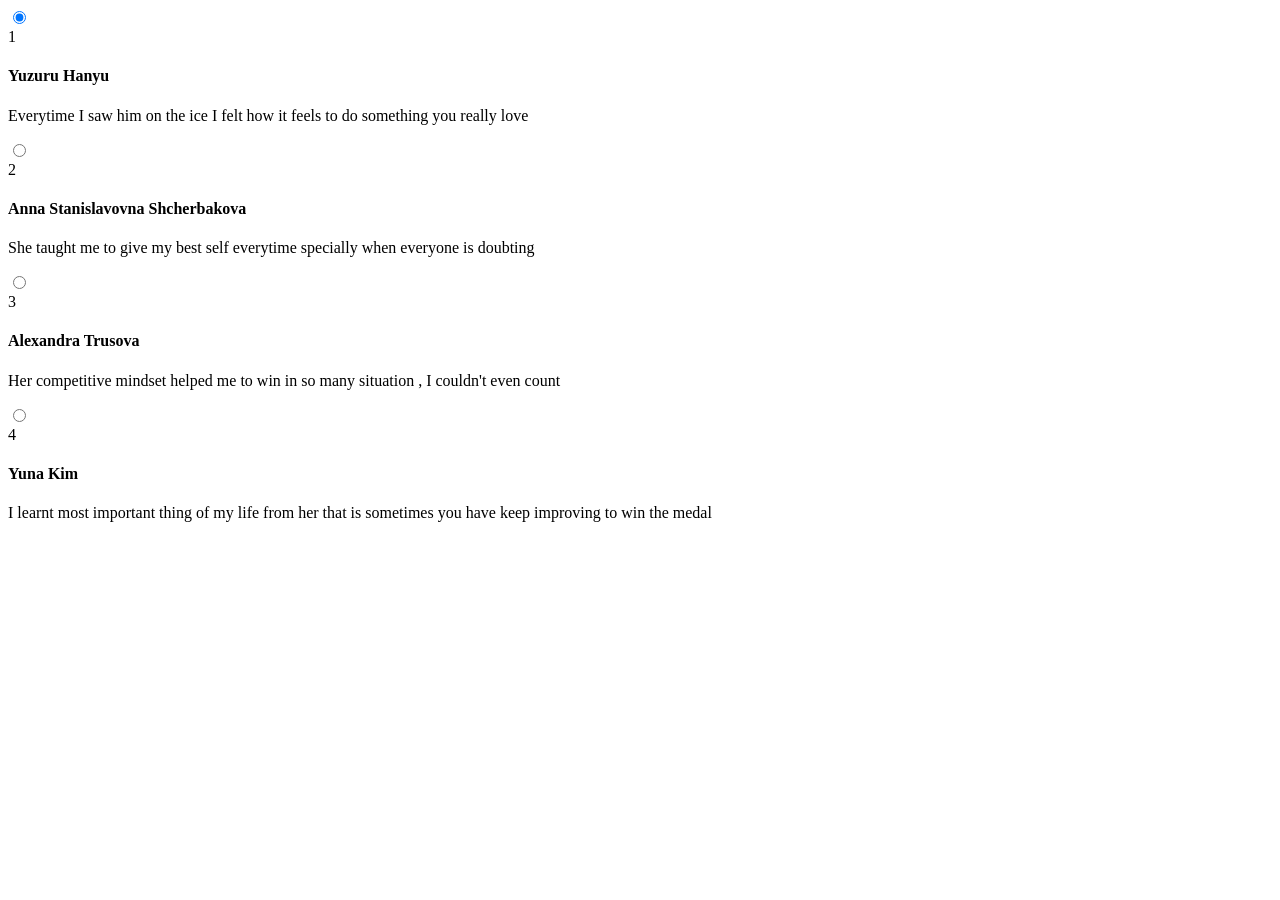
==== index.html @ 248fe05a "E-Card ICE SKATING : the inspiration" ====
<!DOCTYPE html>
<html lang="en">
    <head>
        <meta charset="UTF-8">
        <meta name="viewport" content="width=device-width, initial-scale=1.0">
        <link re="stylesheet" href="style.css">
        <title>ICE SKATING : the inspiration </title>
    </head>
    <body>
        <div class="wrapper">
            <div class="container">
                <input type="radio" name="slide" id="c1" checked>
                <label for="c1" class="card">
                    <div class="row">
                        <div class="icon">1</div>
                        <div class="description">
                            <h4>Yuzuru Hanyu</h4>
                            <p>Everytime I saw him on the ice 
                                I felt how it feels to do something you really love 
                            </p>
                        </div>
                    </div>
                </label>
                <input type="radio" name="slide" id="c2" >
                <label for="c2" class="card">
                    <div class="row">
                        <div class="icon">2</div>
                        <div class="description">
                            <h4>Anna Stanislavovna Shcherbakova</h4>
                            <p>She taught me to give my best self everytime 
                                specially when everyone is doubting
                            </p>
                        </div>
                    </div>
                </label>
                <input type="radio" name="slide" id="c3">
                <label for="c3" class="card">
                    <div class="row">
                        <div class="icon">3</div>
                        <div class="description">
                            <h4>Alexandra Trusova</h4>
                            <p>Her competitive mindset helped me to
                                win in so many situation , I couldn't even count
                            </p>
                        </div>
                    </div>
                </label>
                <input type="radio" name="slide" id="c4">
                <label for="c4" class="card">
                    <div class="row">
                        <div class="icon">4</div>
                        <div class="description">
                            <h4>Yuna Kim</h4>
                            <p>I learnt most important thing of my life from her
                                that is sometimes you have keep improving to win the medal
                            </p>
                        </div>
                    </div>
                </label>
            </div>
        </div>
    </body>
</html>
---- style.css ----
*{
    box-sizing: border-box;
    margin: 0;
    padding: 0;
    font-family: Arial, Helvetica, sans-serif;
}
body {
    background-color: #eeeeea;
}

.wrapper {
    width: 100%;
    height: 100vh;
    display: flex;
    align-items: center;
    justify-content: center;
}

.container {
    height: 400px;
    display: flex;
    flex-wrap: nowrap;
    justify-content: start;
}

.card {
    width: 80px;
    border-radius: .75rem;
    background-size: cover;
    cursor: pointer;
    overflow: hidden;
    border-radius: 2rem;
    margin: 0 10px;
    display: flex;
    align-items: flex-end;
    transition: .6s cubic-bezier(.28,-0.03,0,.99);
    box-shadow: 0px 10px 30px -5px rgba(0,0,0,0.8);
}

.card > .row {
    color: white;
    display: flex;
    flex-wrap: nowrap;
}

.card > .row > .icon {
    background: #223;
    color: white;
    border-radius: 50%;
    width: 50px;
    display: flex;
    justify-content: center;
    align-items: center;
    margin: 15px;
}

.card > .row > .description {
    display: flex;
    justify-content: center;
    flex-direction: column;
    overflow: hidden;
    height: 80px;
    width: 520px;
    opacity: 0;
    transform: translateY(30px);
    transition-delay: .3s;
    transition: all .3s ease;
}

.description p {
    color: #b0b0ba;
    padding-top: 5px;
}

.description h4 {
    text-transform: uppercase;
}

input {
    display: none;
}

input:checked +label {
    width: 600px;
}

input:checked + label .description {
    opacity: 1 !important;
    transform: translateY(0) !important;
}

.card[for="c1"] {
    background-image: url('./Yuzuru.PNG');
}
.card[for="c2"] {
    background-image: url('./Anna\ Shcherbakova.jpg');
}
.card[for="c3"] {
    background-image: url('./Anna\ Shcherbakova.jpg');
}
.card[for="c4"] {
    background-image: url('./Yuna\ Kim.jpg');
}
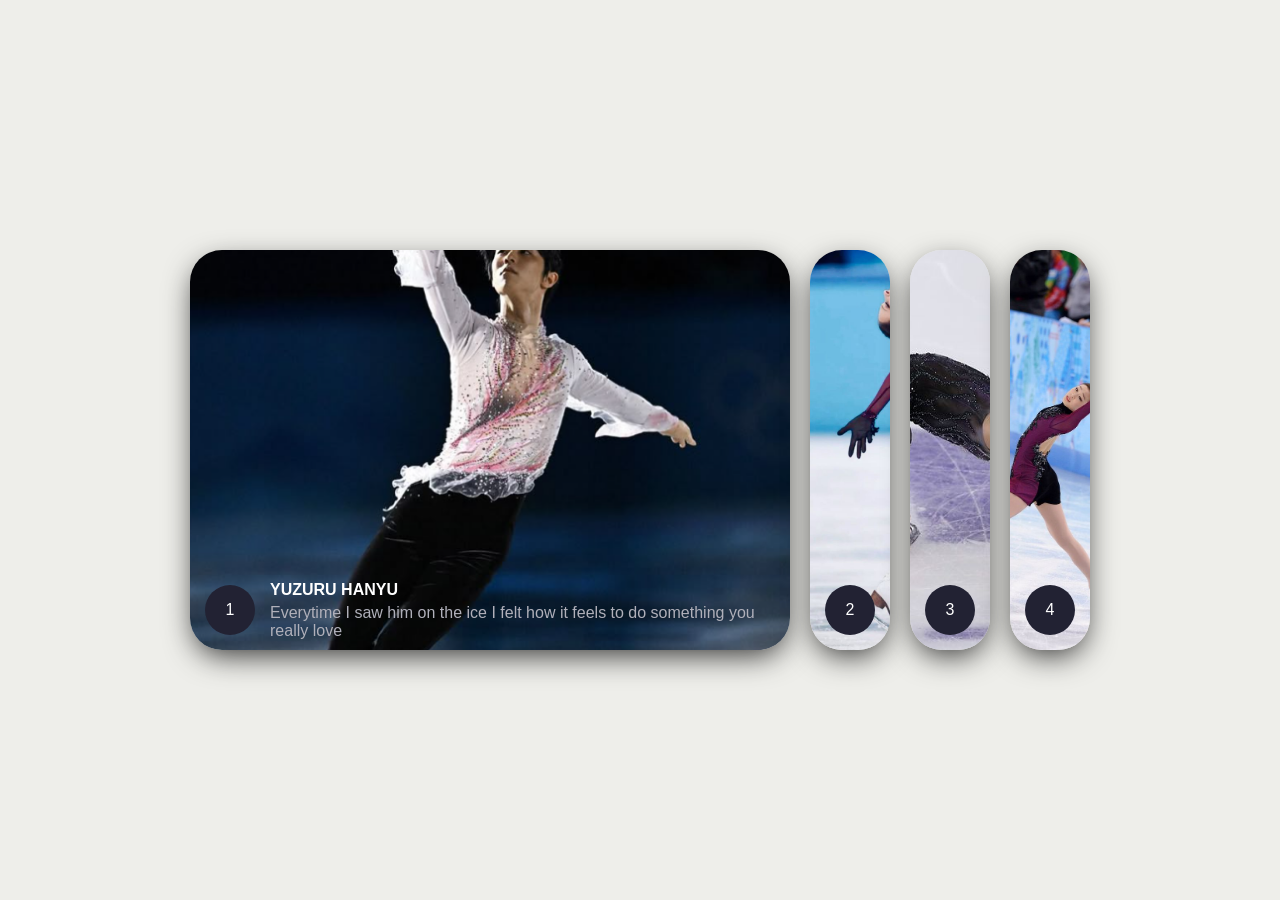
==== commit 53040926: "E-Card ICE SKATING : the inspiration" ====
--- a/index.html
+++ b/index.html
@@ -3,7 +3,7 @@
     <head>
         <meta charset="UTF-8">
         <meta name="viewport" content="width=device-width, initial-scale=1.0">
-        <link re="stylesheet" href="style.css">
+        <link rel="stylesheet" href="style.css">
         <title>ICE SKATING : the inspiration </title>
     </head>
     <body>
--- a/style.css
+++ b/style.css
@@ -91,13 +91,18 @@
 
 .card[for="c1"] {
     background-image: url('./Yuzuru.PNG');
+    background-position: center;
 }
 .card[for="c2"] {
     background-image: url('./Anna\ Shcherbakova.jpg');
 }
 .card[for="c3"] {
-    background-image: url('./Anna\ Shcherbakova.jpg');
+    background-image: url('./Alexandra\ Trusova\ .jpg');
+    background-position: center;
+    background-repeat: no-repeat;
 }
 .card[for="c4"] {
     background-image: url('./Yuna\ Kim.jpg');
+    background-position: center;
+    background-repeat: no-repeat;
 }
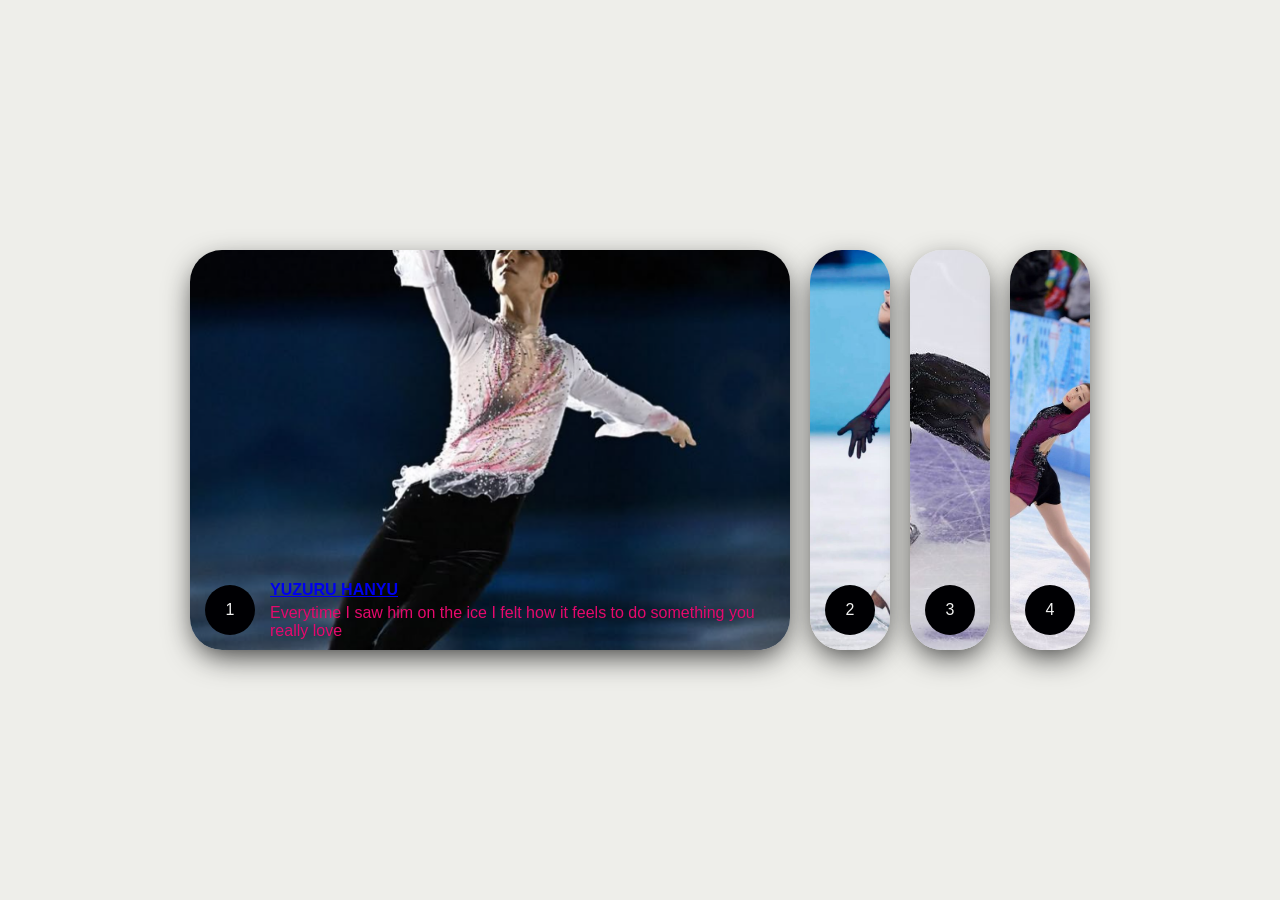
==== commit 44531408: "E-Card ICE SKATING: the inspiration" ====
--- a/index.html
+++ b/index.html
@@ -14,7 +14,7 @@
                     <div class="row">
                         <div class="icon">1</div>
                         <div class="description">
-                            <h4>Yuzuru Hanyu</h4>
+                            <h4><a href="yuzuru.html">Yuzuru Hanyu</a></h4>
                             <p>Everytime I saw him on the ice 
                                 I felt how it feels to do something you really love 
                             </p>
@@ -26,7 +26,7 @@
                     <div class="row">
                         <div class="icon">2</div>
                         <div class="description">
-                            <h4>Anna Stanislavovna Shcherbakova</h4>
+                            <h4><a href="anna.html">Anna Stanislavovna Shcherbakova</a></h4>
                             <p>She taught me to give my best self everytime 
                                 specially when everyone is doubting
                             </p>
@@ -38,7 +38,7 @@
                     <div class="row">
                         <div class="icon">3</div>
                         <div class="description">
-                            <h4>Alexandra Trusova</h4>
+                            <h4><a href="alexandra.html">Alexandra Trusova</a></h4>
                             <p>Her competitive mindset helped me to
                                 win in so many situation , I couldn't even count
                             </p>
@@ -50,7 +50,7 @@
                     <div class="row">
                         <div class="icon">4</div>
                         <div class="description">
-                            <h4>Yuna Kim</h4>
+                            <h4><a href="yuna.html">Yuna Kim</a></h4>
                             <p>I learnt most important thing of my life from her
                                 that is sometimes you have keep improving to win the medal
                             </p>
--- a/style.css
+++ b/style.css
@@ -38,14 +38,14 @@
 }
 
 .card > .row {
-    color: white;
+    color: rgb(234, 7, 188);
     display: flex;
     flex-wrap: nowrap;
 }
 
 .card > .row > .icon {
-    background: #223;
-    color: white;
+    background: rgb(0, 0, 3);
+    color: rgb(241, 241, 241);
     border-radius: 50%;
     width: 50px;
     display: flex;
@@ -68,7 +68,7 @@
 }
 
 .description p {
-    color: #b0b0ba;
+    color: #e6096d;
     padding-top: 5px;
 }
 
@@ -105,4 +105,4 @@
     background-image: url('./Yuna\ Kim.jpg');
     background-position: center;
     background-repeat: no-repeat;
-}+}
